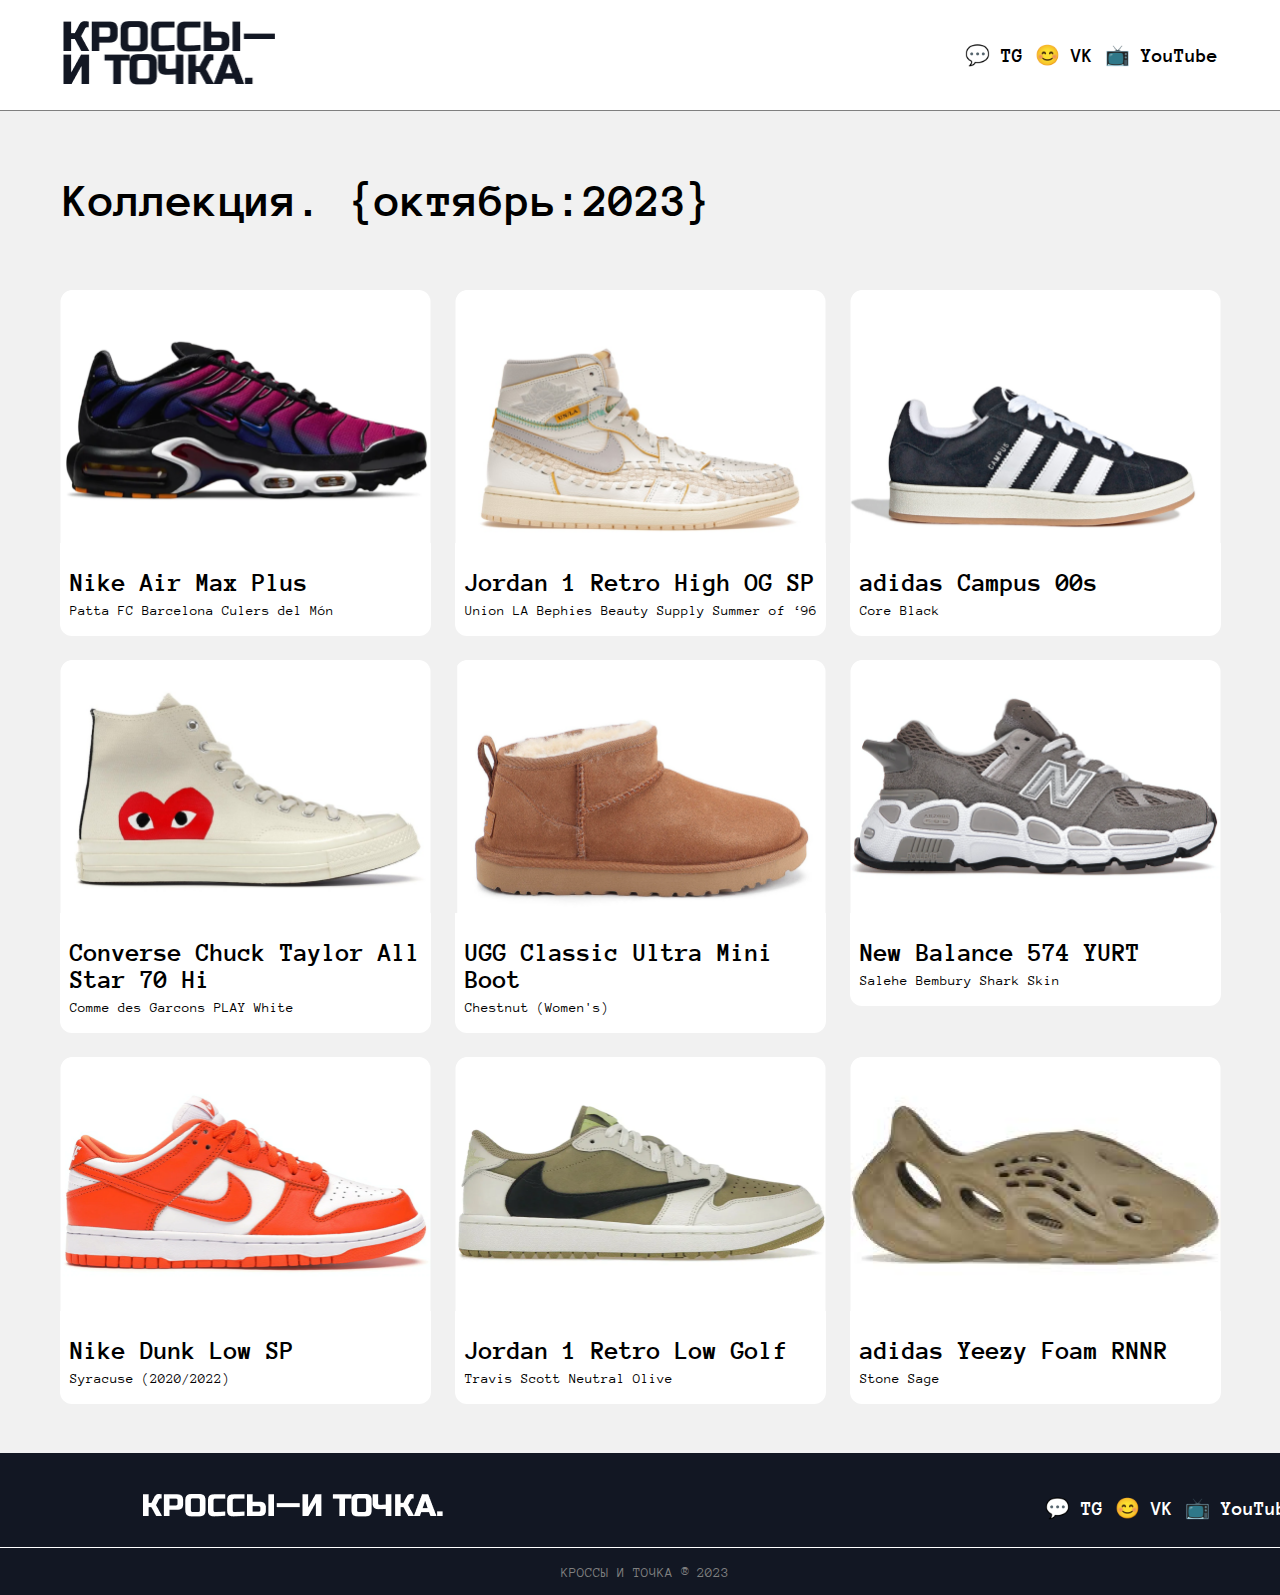
==== index.html @ 123645b7 "add: cards for snickers" ====
<!p.s. загляните плиз в ссылку у лого и по возможности в ссылки в хедере и футере))))>
<!DOCTYPE html>
<html lang="ru">
<head>
    <meta charset="UTF-8">
    <meta name="viewport" content="width=device-width, initial-scale=1.0">
    <title>КРОССЫ — И ТОЧКА.</title>
    <link href="https://fonts.googleapis.com/css2?family=Anonymous+Pro&display=swap" rel="stylesheet">
    <link rel="stylesheet" href="style.css">
</head>
<body>
    <header class="header">
        <div class="header-container">
            <a href='URA.html'target="_blank" class="header-logo_link">
            <img class="logo" 
            src="logo.png" 
            alt="Кроссы-и точка."
            /></a>
            <ul class="header-links">
                <li><a class="header-links-teg" href="https://www.youtube.com/watch?v=dQw4w9WgXcQ" target="_blank">💬 TG</a></li>
                <li><a class="header-links-teg" href="https://www.youtube.com/watch?v=dQw4w9WgXcQ" target="_blank">😊 VK</a></li>
                <li><a class="header-links-teg" href="https://www.youtube.com/watch?v=dQw4w9WgXcQ" target="_blank">📺 YouTube</a></li>
            </ul>
        </div>
    </header>

    <h2 class="subtitle">Коллекция. {октябрь:2023}</h2>
    <div class="big_container">
        <div class="line">
            <div class="sneaker">
                <img alt="Nike Air Max Plus" src="image 3.png">
               <div class="about"> 
                <h3>Nike Air Max Plus</h3>
                <p>Patta FC Barcelona Culers del Món</p>
               </div> 
            </div>
            <div class="sneaker">
                <img alt="Jordan 1 Retro High OG SP" src="image 3 (1).png" class="container__image" />
               <div class="about">  
                <h3>Jordan 1 Retro High OG SP</h3>
                <p>Union LA Bephies Beauty Supply Summer of ‘96</p>
               </div>   
            </div>
            <div class="sneaker">
                <img alt="adidas Campus 00s" src="image 3 (2).png" class="container__image" />
               <div class="about">  
                <h3>adidas Campus 00s</h3>
                <p>Core Black</p>
               </div> 
            </div>
        </div>
        <div class="line">
            <div class="sneaker">
                <img alt="Converse Chuck Taylor All Star 70 Hi" src="image 3 (8).png" class="container__image" />
               <div class="about">  
                <h3>Converse Chuck Taylor All Star 70 Hi</h3>
                <p>Comme des Garcons PLAY White</p>
               </div>    
            </div>
            <div class="sneaker">
                <img alt="UGG Classic Ultra Mini Boot" src="image 3 (7).png" class="container__image" />
               <div class="about"> 
                <h3>UGG Classic Ultra Mini Boot</h3>
                <p>Chestnut (Women's)</p>
               </div> 
            </div>
            <div class="sneaker">
                <img alt="New Balance 574 YURT" src="image 3 (3).png" class="container__image" />
               <div class="about">  
                <h3>New Balance 574 YURT</h3>
                <p>Salehe Bembury Shark Skin</p>
               </div>   
            </div>
       </div>
        <div class="line">
            <div class="sneaker">
                <img alt="adidas Yeezy Foam RNR" src="image 3 (4).png" class="container__image" />
               <div class="about"> 
                <h3>Nike Dunk Low SP</h3>
                <p>Syracuse (2020/2022)</p>
               </div>
            </div>
            <div class="sneaker">
                <img alt="adidas Yeezy Foam RNR" src="image 3 (5).png" class="container__image" />
               <div class="about">  
                <h3>Jordan 1 Retro Low Golf</h3>
                <p>Travis Scott Neutral Olive</p>
               </div>    
            </div>
            <div class="sneaker">
                <img alt="adidas Yeezy Foam RNR" src="image 3 (6).png" class="container__image" />
               <div class="about"> 
                <h3>adidas Yeezy Foam RNNR</h3>
                <p>Stone Sage</p>
               </div>
            </div>
        </div>
    </div>

    <footer class="footer">
      <div class="footer-container">
        <a href='URA.html' target="_blank" class="header-logo_link">
          <img class="logo-image2" src="logo2.png" alt="Кроссы- и точка."/></a>
          <ul class="footer-links">
              <li><a class="footer-links-teg" href="https://www.youtube.com/watch?v=cMIHLzuJ4Wg"target="_blank">💬 TG</a></li>
              <li><a class="footer-links-teg" href="https://www.youtube.com/watch?v=cMIHLzuJ4Wg"target="_blank">😊 VK</a></li>
              <li><a class="footer-links-teg" href="https://www.youtube.com/watch?v=cMIHLzuJ4Wg" target="_blank">📺 YouTube</a></li>
            </ul>
        </div>
        <div class="name">
            <hr class="hr-line">
            <p class="last-point">КРОССЫ И ТОЧКА ® 2023</p>
        </div>
    </footer>
</body>
</html>
---- style.css ----
h1 {
    font-family: "Anonymous Pro", sans-serif;
    font-size: 56px;
  }
  
  .subtitle {
    width: 700px;
    margin-right: 455px;
    font-family: "Anonymous Pro", sans-serif;
  }
  h2 {
    font-family: "Anonymous Pro", sans-serif;
    font-size: 48px;
  }
  
  body {
    display: flex;
    flex-direction: column;
    align-items: center;
    gap: 25px;
    background: #F1F1F1;
    margin: 0px;
  }
  
  .big_container {
    width: 1161px;
    display: flex;
    flex-wrap: wrap;
    align-items: flex-start;
    max-width: 1440px;
  }
  
  .line {
    display: flex;
    align-items: flex-start;
    gap: 24px;
  }
  
  .sneaker {
    display: flex;
    flex-direction: column;
    align-items: flex-start;
    width: 100%;
  }
  
  h3 {
    font-family: "Anonymous Pro", sans-serif;
    font-size: 26px;
    margin-left: 10px;
    margin-bottom: 1px;
  }
  
  p {
    font-family: "Anonymous Pro", sans-serif;
    font-size: 14px;
    margin-left: 10px;
    margin-top: 7px;
    margin-bottom: 18px;
  }
  
  img {
    width: 371px;
  }
  
  .header-links {
    display: flex;
    margin-right: 130px;  
    font-weight: bold;
  }
  .header-links-teg{
    color:#000;
    text-decoration: none;
  }
  
  .header {
    display: flex;
    background-color: white;
    border-bottom: 1px solid grey;
  }
  
  .header-container {
    display: flex;
    width: 1440px;
    height: 110px;
    background-color: #FFFFFF;
    align-items: center;
    gap: 24px;
    justify-content: space-between;
  }
  
  .logo {
    width: 212.34px;
    height: 63.24px;
    flex-shrink: 0;
    margin-left: 143px;
    background-color: #FFFFFF;
  }
  
  li {
    color: #000;
    font-family: "Anonymous Pro", sans-serif;
    font-size: 20px;
    font-style: normal;
    display: flex;
    justify-content: space-between;
    margin-right: 12px;
    list-style: none;
  }
  
  .footer-container {
    display: flex;
    width: 1440px;
    height: 110px;
    align-items: center;
    gap: 24px;
    justify-content: space-between;
  }
  
  .footer-links {
    display: flex;
    margin-right: 130px;  
    font-weight: bold;
    font-family: "Anonymous Pro", sans-serif;
    font-size: 48px;
  }

  .footer-links-teg{
    color:white;
    text-decoration: none;
  }

  footer {
    display: flex;
    height: 142px;
    background-color: #121723;
    width: 100%;
  }
  
  .logo-image2 {
    width: 299.653px;
    height: 22.32px;
    flex-shrink: 0;
    margin-left: 143px;
  } 
  
  .about {
    width: 371px;
    background-color: #FFFFFF;
    border-radius: 0px 0px 12px 12px;
    margin-bottom: 24px;
  }
  .name{
    text-align: center;
    font-family: "Anonymous Pro", sans-serif;
    color: gray;
    font-size: 16pt;
  }
  .hr-line {
	margin: -16px 0;
	padding: 0;
	height: 0;
	border: none;
	border-top: 1px solid #ffffff;
}
.footer{
    display: flex;
    flex-direction: column;
}
.last-point{
  margin-top: 33px;
  margin-bottom: 0px;
}
.header-logo_link{
  text-align: center;
}
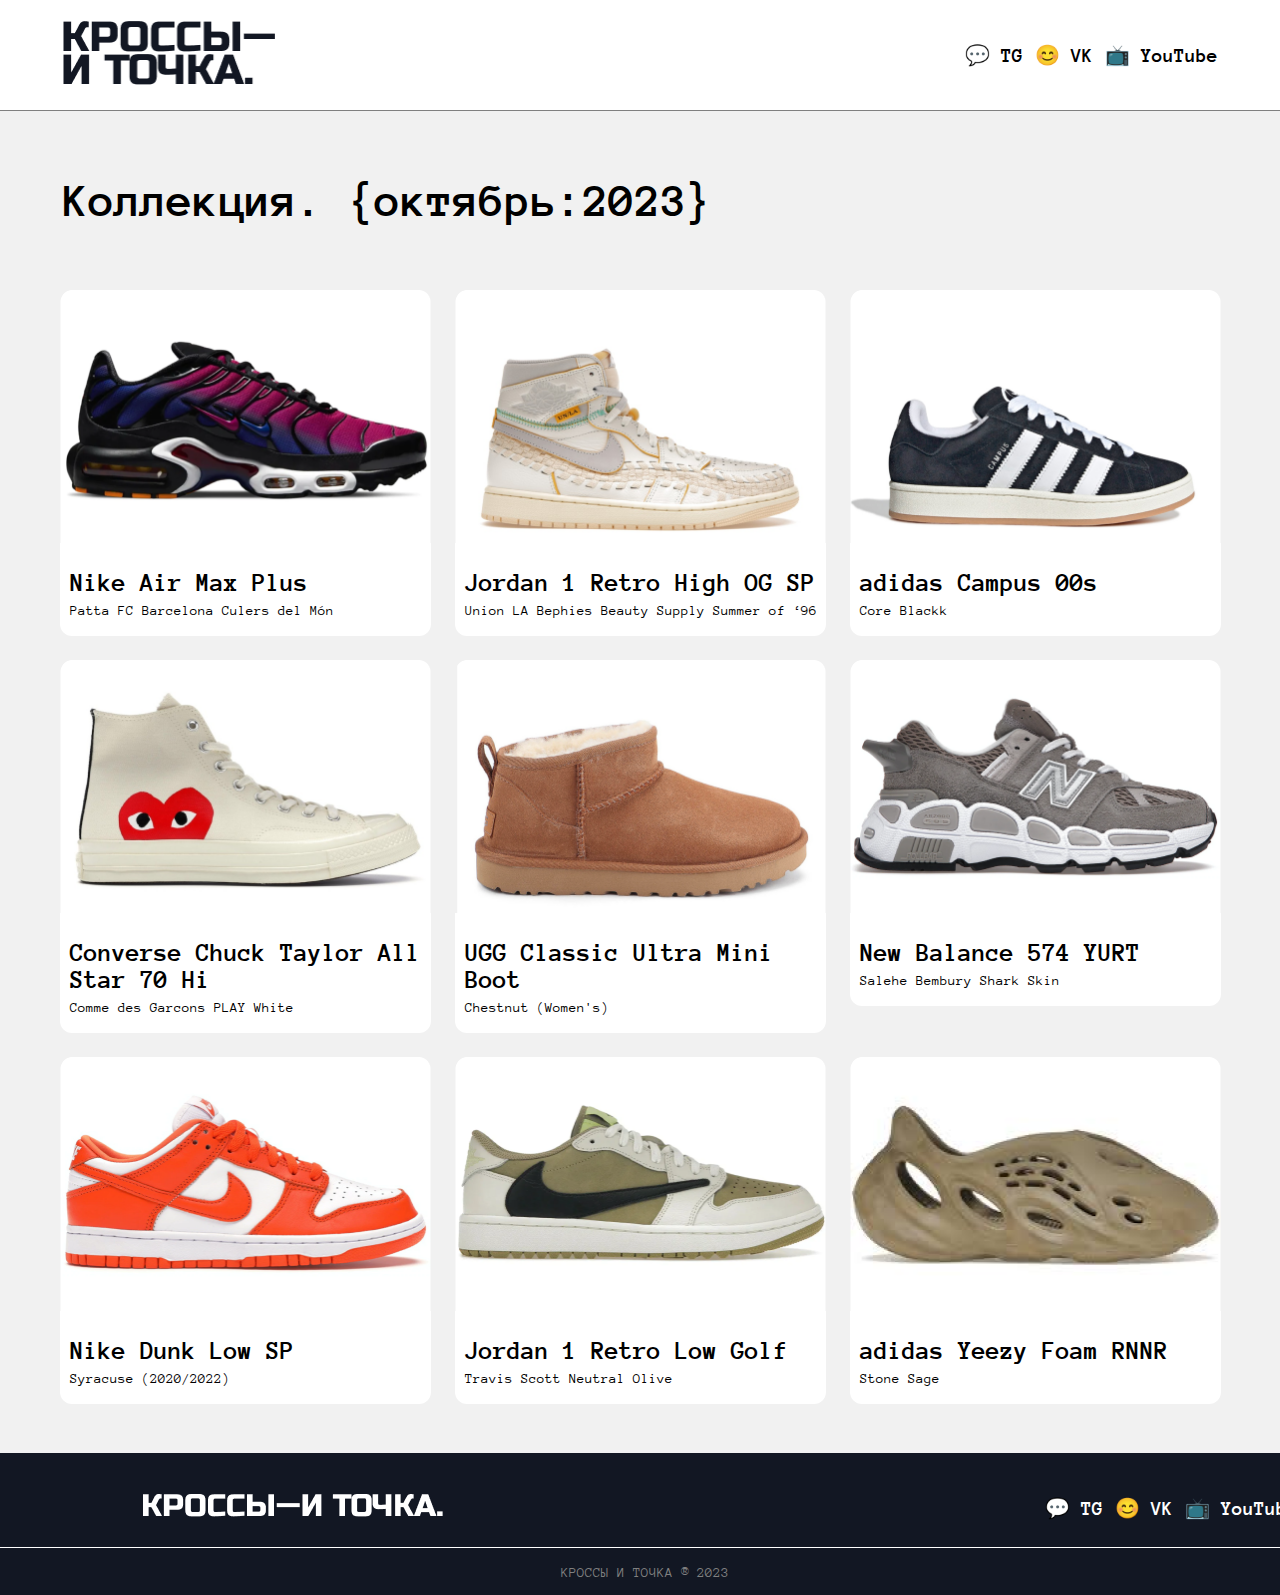
==== commit afd9d195: "test" ====
--- a/index.html
+++ b/index.html
@@ -45,7 +45,7 @@
                 <img alt="adidas Campus 00s" src="image 3 (2).png" class="container__image" />
                <div class="about">  
                 <h3>adidas Campus 00s</h3>
-                <p>Core Black</p>
+                <p>Core Blackk</p>
                </div> 
             </div>
         </div>
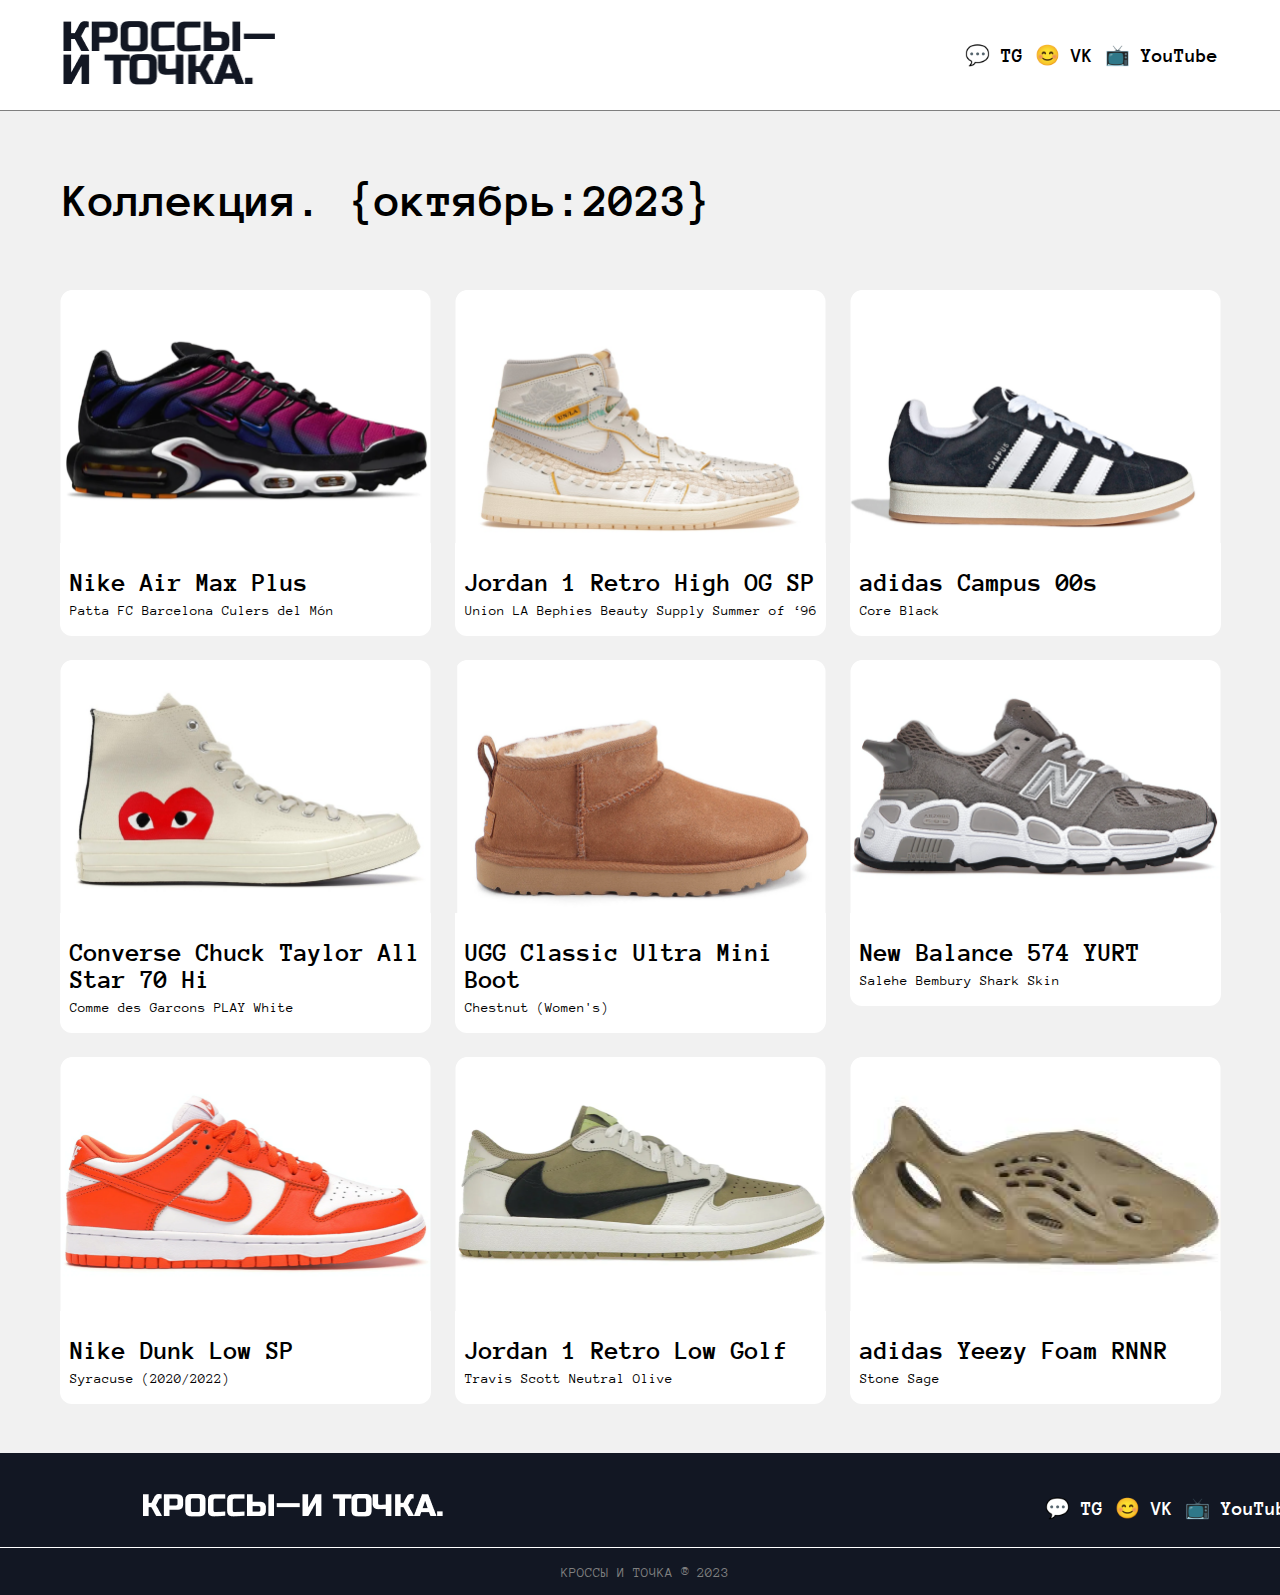
==== commit a2a71819: "Revert "test"" ====
--- a/index.html
+++ b/index.html
@@ -45,7 +45,7 @@
                 <img alt="adidas Campus 00s" src="image 3 (2).png" class="container__image" />
                <div class="about">  
                 <h3>adidas Campus 00s</h3>
-                <p>Core Blackk</p>
+                <p>Core Black</p>
                </div> 
             </div>
         </div>
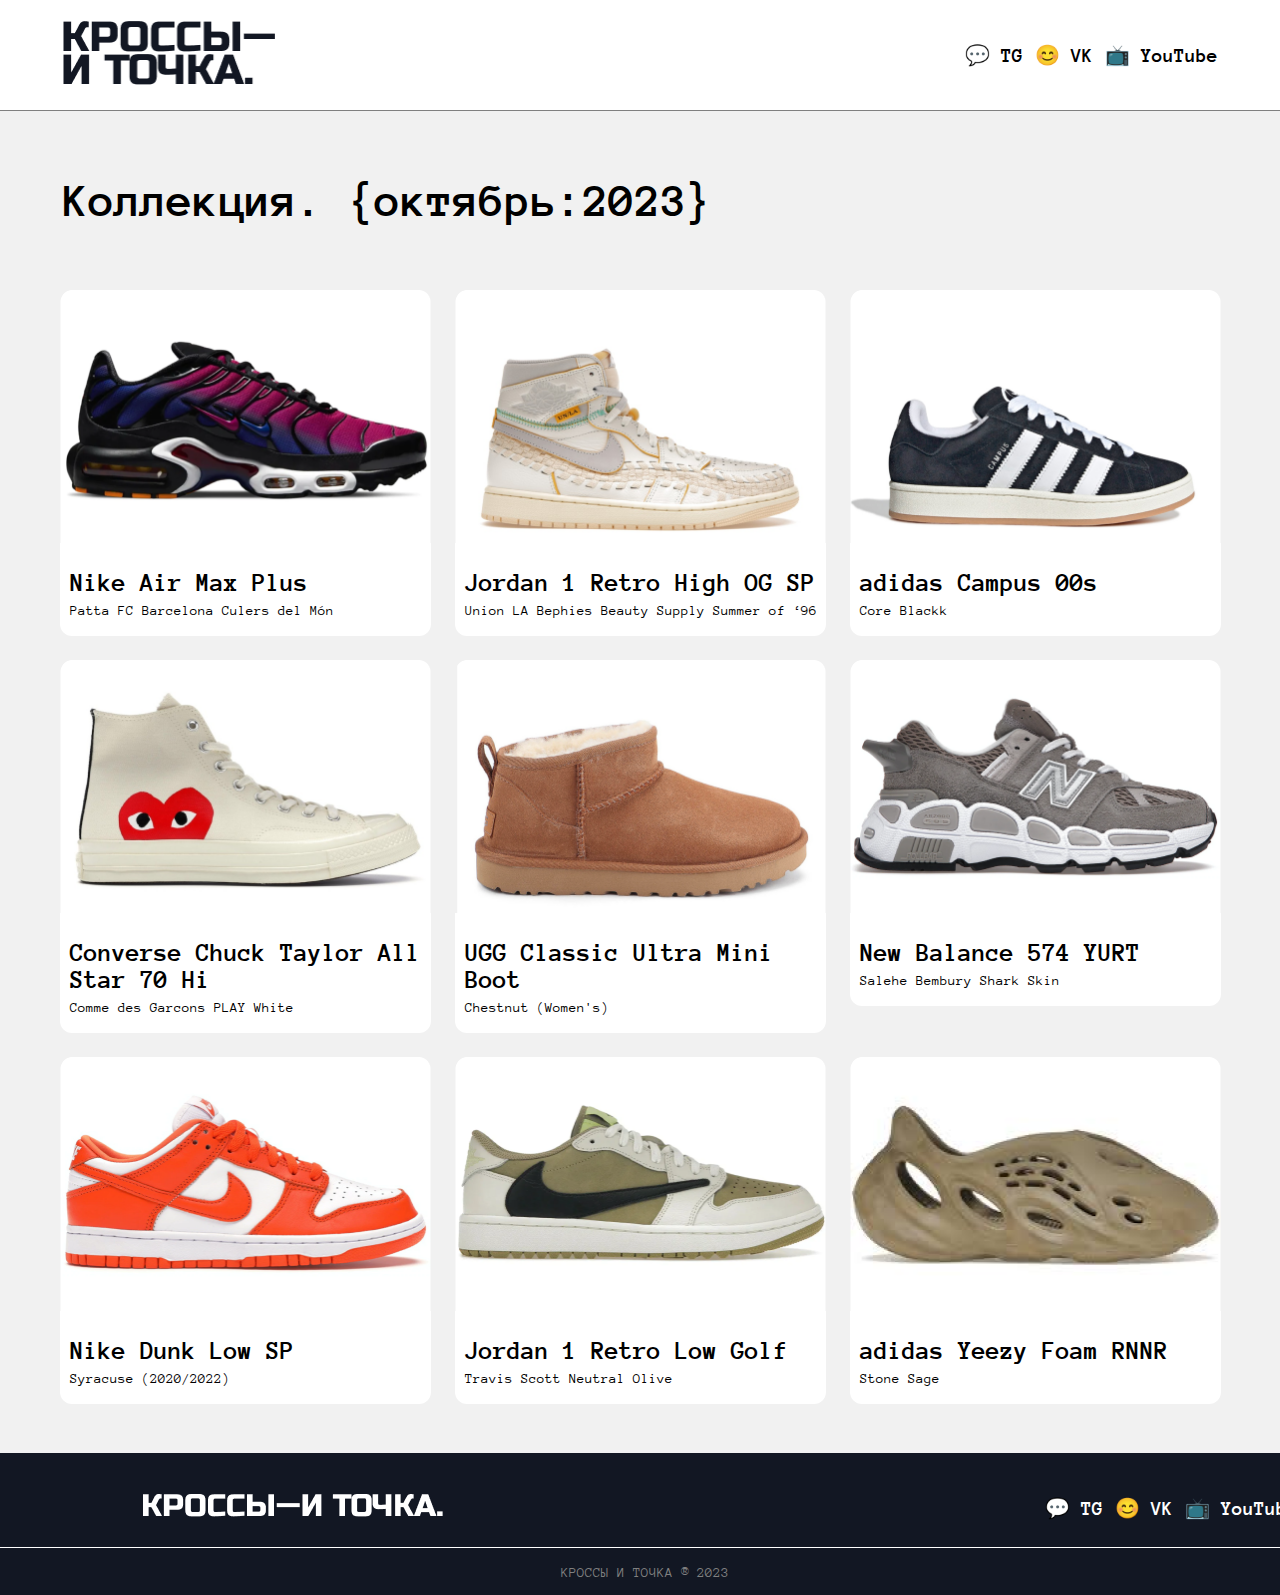
==== commit 7f744118: "Revert "Revert "test""" ====
--- a/index.html
+++ b/index.html
@@ -45,7 +45,7 @@
                 <img alt="adidas Campus 00s" src="image 3 (2).png" class="container__image" />
                <div class="about">  
                 <h3>adidas Campus 00s</h3>
-                <p>Core Black</p>
+                <p>Core Blackk</p>
                </div> 
             </div>
         </div>
